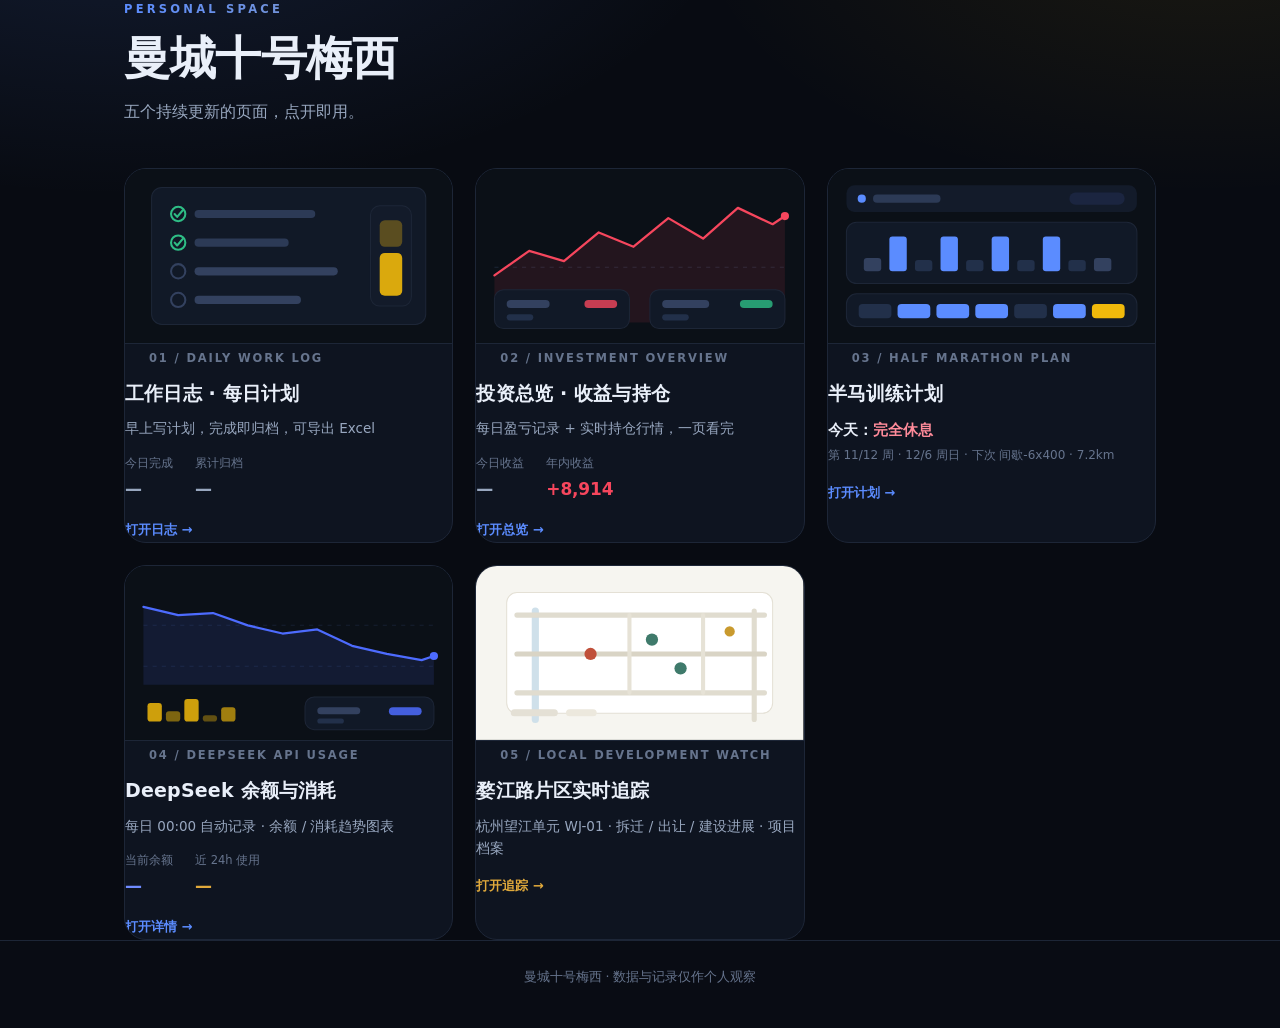
==== index.html @ de27a96f "发布个人主页站点 来源：从 WorkBuddy 线上站接管的静态源码 由 Codex 发布" ====
<!DOCTYPE html>
<html lang="zh-CN">
<head>
<meta charset="UTF-8">
<meta name="viewport" content="width=device-width, initial-scale=1">
<meta http-equiv="Cache-Control" content="no-cache, no-store, must-revalidate">
<meta http-equiv="Pragma" content="no-cache">
<title>曼城十号梅西</title>
<style>
  html,body{margin:0;height:100%;background:#0b1017;color:#e8edf7;
    font:14px/1.6 system-ui,-apple-system,"Segoe UI","PingFang SC","Microsoft YaHei",sans-serif}
  .box{height:100%;display:flex;align-items:center;justify-content:center;flex-direction:column;gap:8px}
  a{color:#5b8cff;text-decoration:none}
</style>
<script>
(function () {
  var t = Date.now ? Date.now() : new Date().getTime();
  location.replace("./home3.html?t=" + t);
})();
</script>
</head>
<body>
  <div class="box">
    <p>正在打开主页…</p>
    <p><a href="./home3.html">如果没有自动跳转，点这里</a></p>
  </div>
</body>
</html>
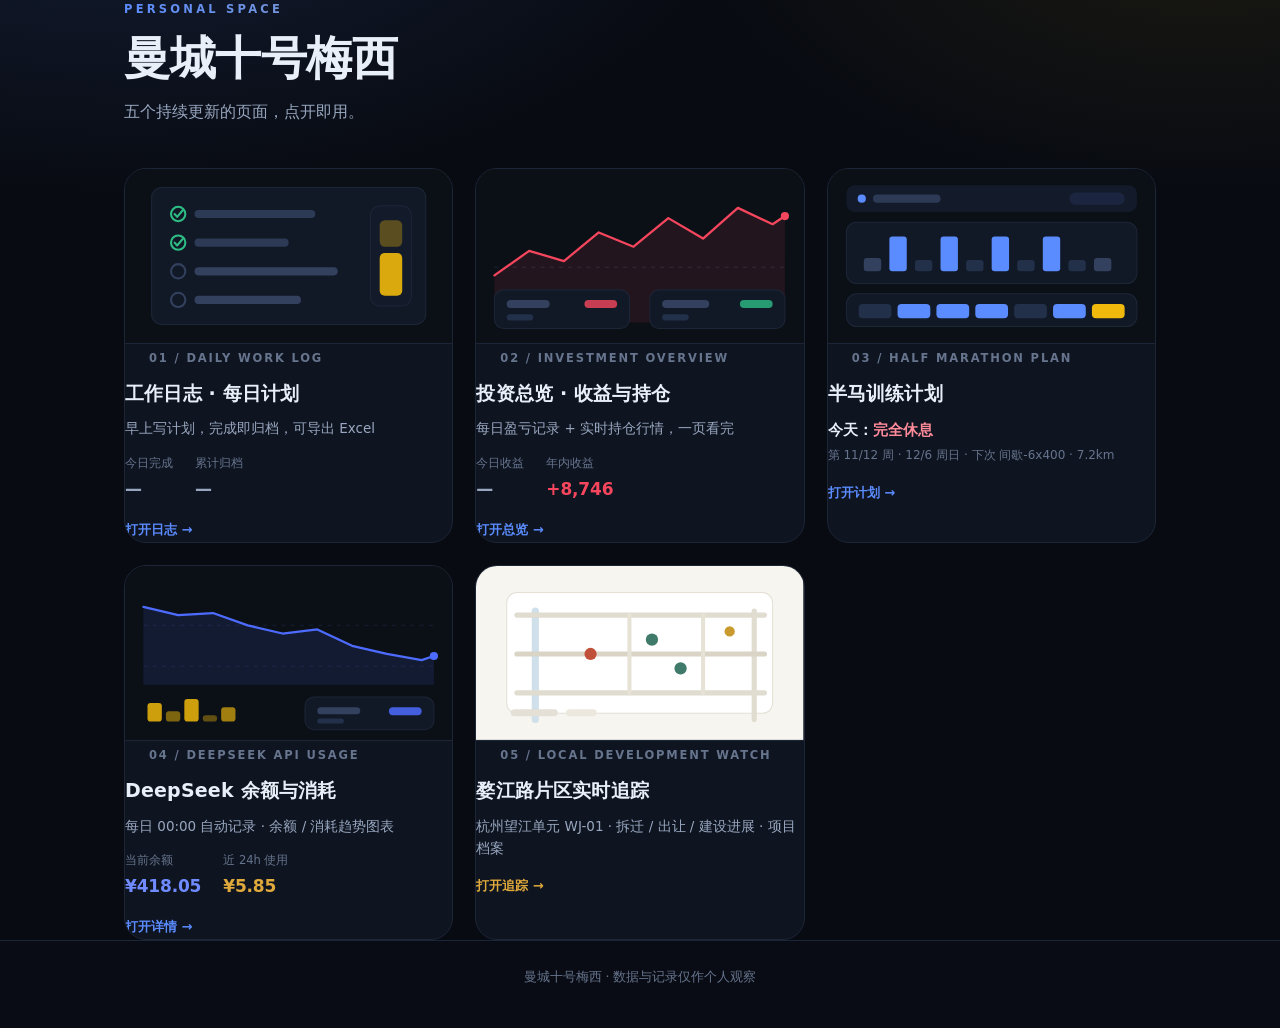
==== commit 04c45046: "发布个人主页站点 来源：从 WorkBuddy 线上站接管的静态源码 由 Codex 发布" ====
--- a/index.html
+++ b/index.html
@@ -15,7 +15,9 @@
 <script>
 (function () {
   var t = Date.now ? Date.now() : new Date().getTime();
-  location.replace("./home3.html?t=" + t);
+  /* 转发时保留原有查询参数（例如 ?key=绑定密钥），否则绑定会被丢掉 */
+  var q = location.search ? location.search.replace(/^\?/, "") : "";
+  location.replace("./home3.html?" + (q ? q + "&" : "") + "t=" + t);
 })();
 </script>
 </head>
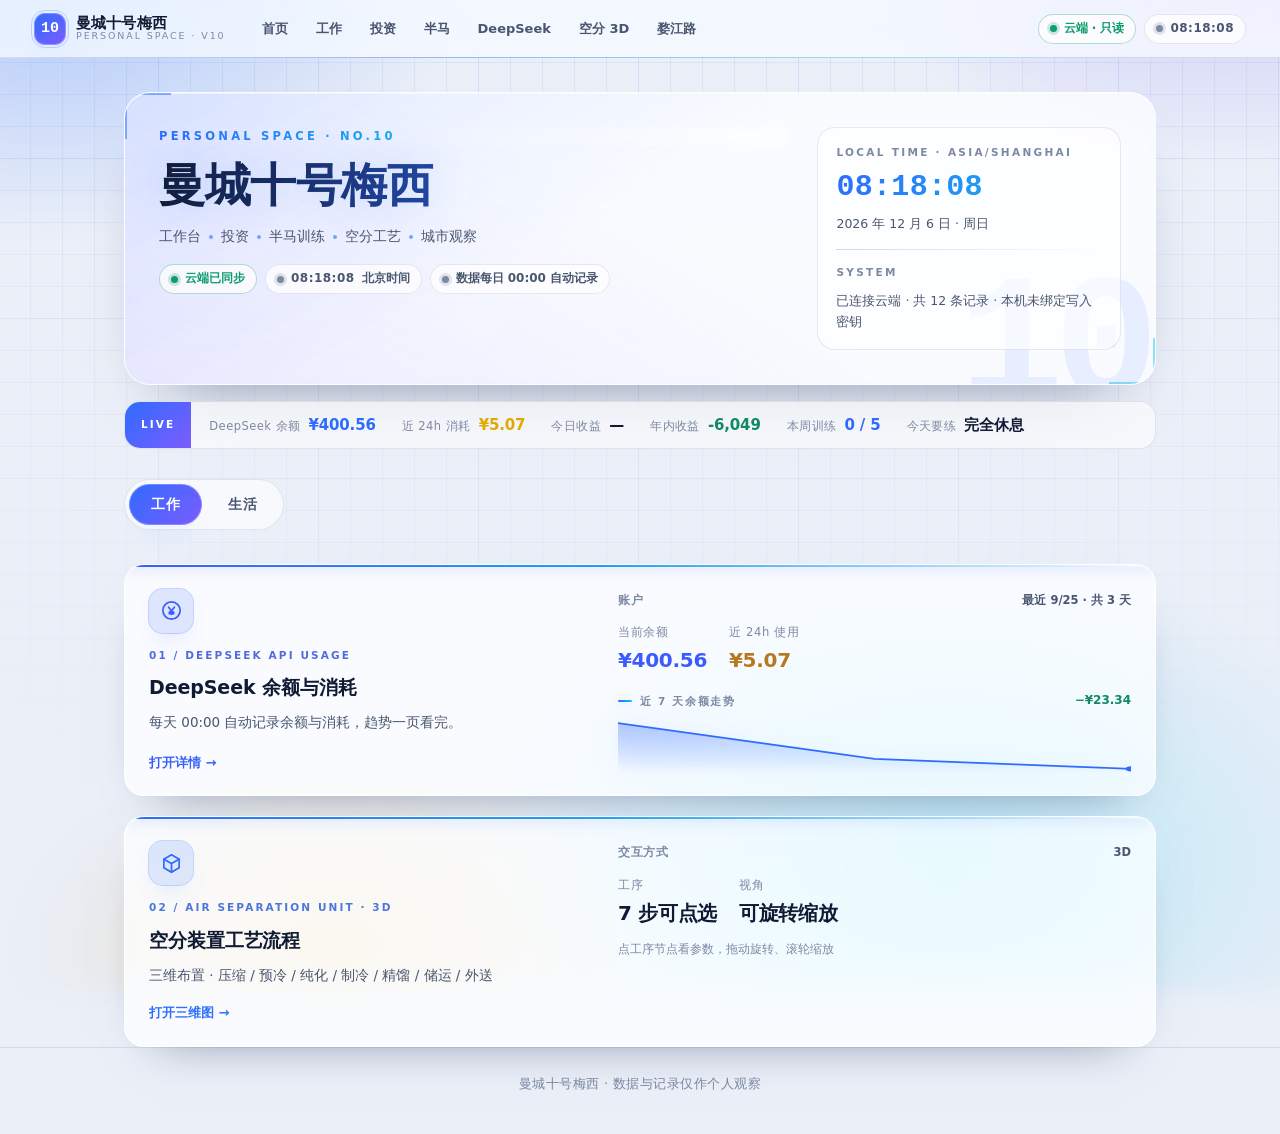
==== commit c2cff5a8: "UI：全站科技感皮肤（HUD 顶栏 / 蓝图网格背景 / 玻璃霓虹卡片 / 首页 Hero 与数据流条）" ====
--- a/index.html
+++ b/index.html
@@ -6,11 +6,49 @@
 <meta http-equiv="Cache-Control" content="no-cache, no-store, must-revalidate">
 <meta http-equiv="Pragma" content="no-cache">
 <title>曼城十号梅西</title>
+<link rel="icon" href="./assets/favicon.svg">
 <style>
-  html,body{margin:0;height:100%;background:#0b1017;color:#e8edf7;
+  html,body{margin:0;height:100%;background:#05080f;color:#e8eefb;overflow:hidden;
     font:14px/1.6 system-ui,-apple-system,"Segoe UI","PingFang SC","Microsoft YaHei",sans-serif}
-  .box{height:100%;display:flex;align-items:center;justify-content:center;flex-direction:column;gap:8px}
-  a{color:#5b8cff;text-decoration:none}
+  body::before{
+    content:"";position:fixed;inset:-2px;pointer-events:none;
+    background-image:
+      linear-gradient(to right,rgba(90,150,255,.10) 1px,transparent 1px),
+      linear-gradient(to bottom,rgba(90,150,255,.10) 1px,transparent 1px);
+    background-size:32px 32px;
+    mask-image:radial-gradient(90% 70% at 50% 45%,#000 35%,transparent 100%);
+    -webkit-mask-image:radial-gradient(90% 70% at 50% 45%,#000 35%,transparent 100%);
+  }
+  body::after{
+    content:"";position:fixed;inset:-10%;pointer-events:none;
+    background:
+      radial-gradient(38% 34% at 20% 10%,rgba(79,140,255,.32),transparent 70%),
+      radial-gradient(34% 30% at 84% 8%,rgba(160,107,255,.26),transparent 70%),
+      radial-gradient(40% 34% at 66% 92%,rgba(34,211,238,.18),transparent 72%);
+    filter:blur(10px);
+  }
+  .box{position:relative;z-index:1;height:100%;display:flex;align-items:center;justify-content:center;
+    flex-direction:column;gap:18px}
+  .mark{width:76px;height:76px;border-radius:24px;display:grid;place-items:center;
+    font:800 30px/1 ui-monospace,"SFMono-Regular",Menlo,Consolas,monospace;color:#fff;
+    background:linear-gradient(140deg,#4f8cff,#a06bff);
+    box-shadow:0 24px 50px -22px rgba(79,140,255,.9),inset 0 0 0 1px rgba(255,255,255,.28);
+    position:relative;animation:pop .7s cubic-bezier(.22,.68,.28,1) both}
+  .mark::after{content:"";position:absolute;inset:-8px;border-radius:32px;
+    border:1px solid rgba(79,140,255,.45);animation:ring 2.4s ease-in-out infinite}
+  h1{margin:0;font-size:20px;font-weight:750;letter-spacing:.02em;
+    background:linear-gradient(96deg,#e8eefb,#4f8cff 60%,#a06bff);
+    -webkit-background-clip:text;background-clip:text;color:transparent}
+  .sub{font-size:11px;letter-spacing:.28em;color:#6b7a97;text-transform:uppercase}
+  .bar{width:180px;height:3px;border-radius:99px;background:rgba(122,168,255,.18);overflow:hidden}
+  .bar i{display:block;height:100%;width:40%;border-radius:99px;
+    background:linear-gradient(90deg,#4f8cff,#22d3ee);
+    animation:load 1.15s cubic-bezier(.5,0,.5,1) infinite}
+  a{color:#7aa8ff;text-decoration:none;font-size:12.5px;border-bottom:1px solid rgba(122,168,255,.4)}
+  @keyframes pop{from{opacity:0;transform:translateY(12px) scale(.94)}to{opacity:1;transform:none}}
+  @keyframes ring{0%,100%{opacity:.35;transform:scale(1)}50%{opacity:.9;transform:scale(1.06)}}
+  @keyframes load{0%{transform:translateX(-110%)}100%{transform:translateX(280%)}}
+  @media (prefers-reduced-motion:reduce){.mark,.mark::after,.bar i{animation:none}}
 </style>
 <script>
 (function () {
@@ -23,7 +61,10 @@
 </head>
 <body>
   <div class="box">
-    <p>正在打开主页…</p>
+    <div class="mark">10</div>
+    <h1>曼城十号梅西</h1>
+    <div class="sub">loading workspace</div>
+    <div class="bar"><i></i></div>
     <p><a href="./home3.html">如果没有自动跳转，点这里</a></p>
   </div>
 </body>
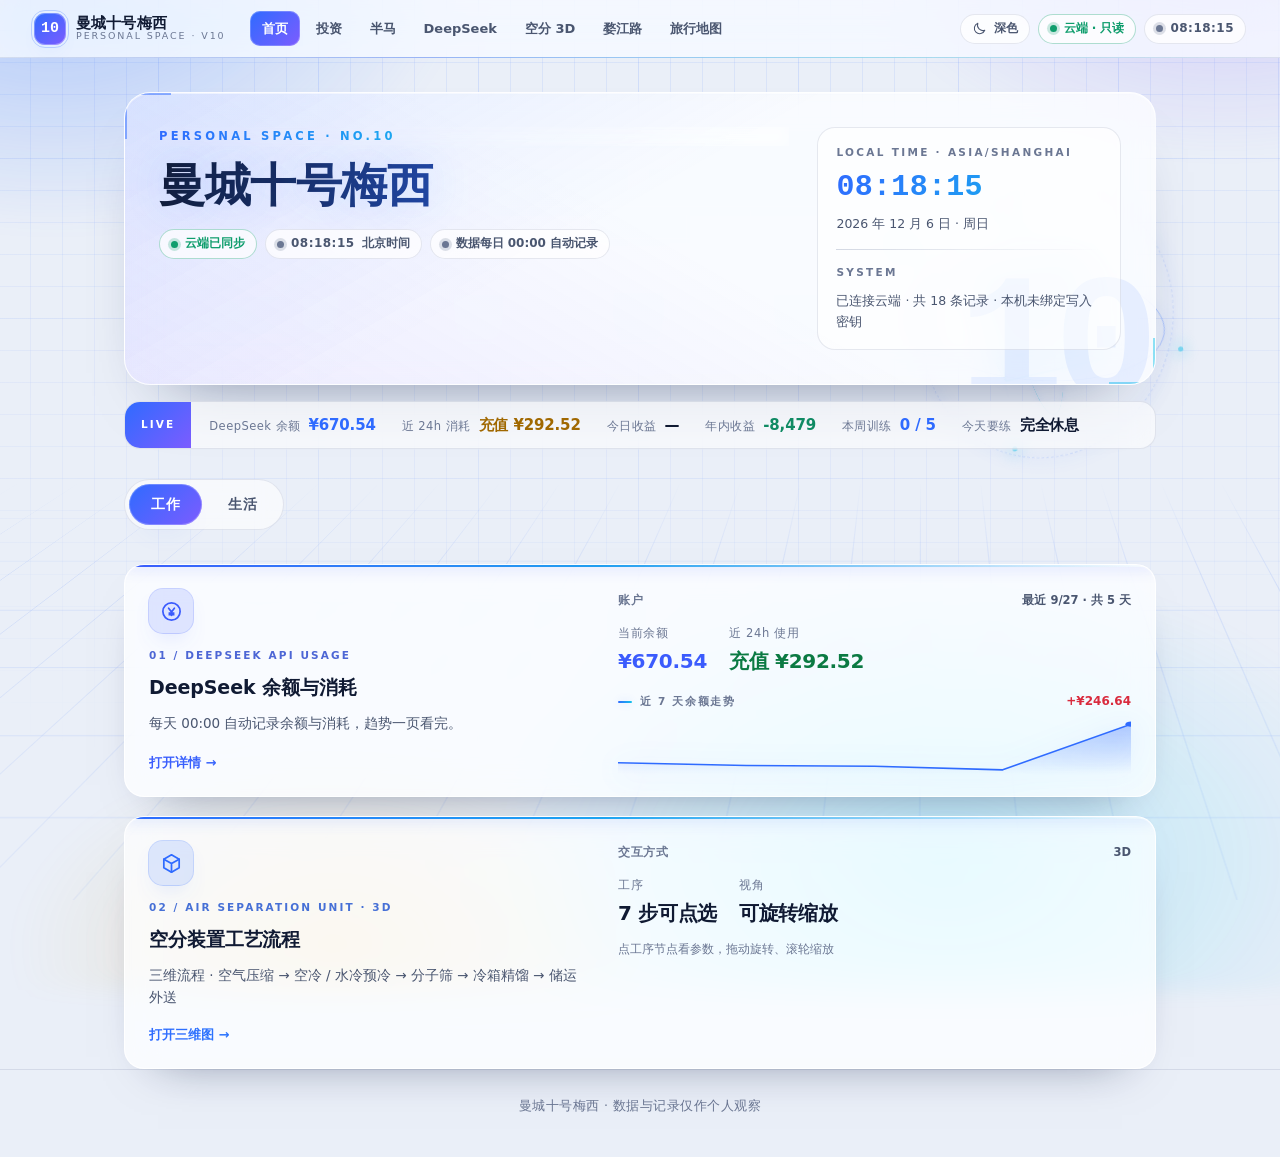
==== commit 5623a820: "Add sitewide 3D depth and motion" ====
--- a/index.html
+++ b/index.html
@@ -27,7 +27,7 @@
       radial-gradient(40% 34% at 66% 92%,rgba(34,211,238,.18),transparent 72%);
     filter:blur(10px);
   }
-  .box{position:relative;z-index:1;height:100%;display:flex;align-items:center;justify-content:center;
+  .box{position:relative;z-index:1;height:100%;display:flex;align-items:center;justify-content:center;perspective:700px;
     flex-direction:column;gap:18px}
   .mark{width:76px;height:76px;border-radius:24px;display:grid;place-items:center;
     font:800 30px/1 ui-monospace,"SFMono-Regular",Menlo,Consolas,monospace;color:#fff;
@@ -36,6 +36,9 @@
     position:relative;animation:pop .7s cubic-bezier(.22,.68,.28,1) both}
   .mark::after{content:"";position:absolute;inset:-8px;border-radius:32px;
     border:1px solid rgba(79,140,255,.45);animation:ring 2.4s ease-in-out infinite}
+  .mark::before{content:"";position:absolute;inset:-20px;border:1px solid rgba(34,211,238,.6);
+    border-radius:50%;transform:rotateX(68deg);box-shadow:0 0 18px rgba(34,211,238,.2);
+    animation:orbit 3.6s linear infinite}
   h1{margin:0;font-size:20px;font-weight:750;letter-spacing:.02em;
     background:linear-gradient(96deg,#e8eefb,#4f8cff 60%,#a06bff);
     -webkit-background-clip:text;background-clip:text;color:transparent}
@@ -48,7 +51,8 @@
   @keyframes pop{from{opacity:0;transform:translateY(12px) scale(.94)}to{opacity:1;transform:none}}
   @keyframes ring{0%,100%{opacity:.35;transform:scale(1)}50%{opacity:.9;transform:scale(1.06)}}
   @keyframes load{0%{transform:translateX(-110%)}100%{transform:translateX(280%)}}
-  @media (prefers-reduced-motion:reduce){.mark,.mark::after,.bar i{animation:none}}
+  @keyframes orbit{to{transform:rotateX(68deg) rotateZ(360deg)}}
+  @media (prefers-reduced-motion:reduce){.mark,.mark::before,.mark::after,.bar i{animation:none}}
 </style>
 <script>
 (function () {
